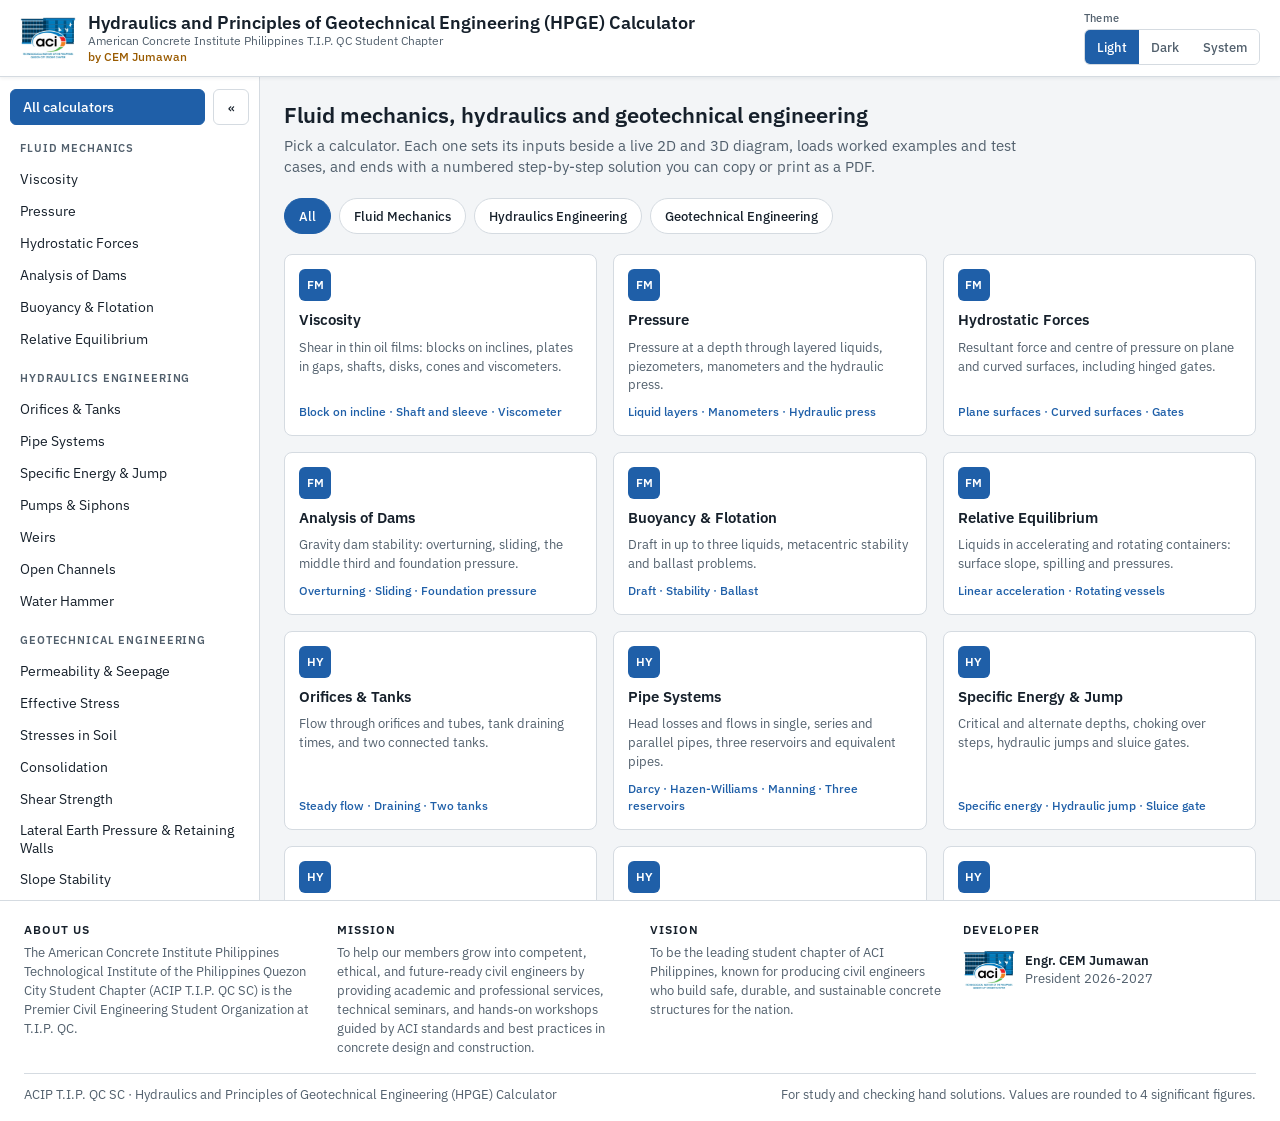
==== index.html @ 22016ea9 "Restyle the header and interface after the Structural Analysis and Design Calculator - Compact heade" ====
<!DOCTYPE html>
<html lang="en" data-theme="light">
<head>
<meta charset="utf-8">
<meta name="viewport" content="width=device-width, initial-scale=1, viewport-fit=cover">
<script>
/* Theme: light by default; the viewer can pick Dark or System (follows the device). */
(function () { var m = 'light'; try { m = localStorage.getItem('fmh.theme') || 'light'; } catch (e) {}
  if (m === 'system') document.documentElement.removeAttribute('data-theme');
  else document.documentElement.setAttribute('data-theme', m === 'dark' ? 'dark' : 'light');
  try { if (localStorage.getItem('fmh.rail') === '1') document.documentElement.classList.add('rail'); } catch (e) {} })();
</script>
<title>Hydraulics and Principles of Geotechnical Engineering (HPGE) Calculator</title>
<meta name="description" content="Fluid mechanics, hydraulics and geotechnical engineering calculators with live diagrams and numbered worked solutions. American Concrete Institute Philippines T.I.P. QC Student Chapter.">
<link rel="icon" type="image/png" href="logo.png">
<link rel="stylesheet" href="fonts.css">
<style>
:root {
  --bg: #F3F5F7; --panel: #FFFFFF; --ink: #16202B; --muted: #52606D; --rule: #D5DBE1;
  --accent: #1F5FA8; --accent-ink: #FFFFFF; --tint: #E8F0FA; --brand: #9A5B00;
  --sans: "IBM Plex Sans", system-ui, sans-serif;
  color-scheme: light;
}
@media (prefers-color-scheme: dark) {
  :root:not([data-theme="light"]) {
    --bg: #0F151C; --panel: #18212B; --ink: #E6EDF3; --muted: #9AA7B4; --rule: #2B3744;
    --accent: #74ACEC; --accent-ink: #0F151C; --tint: #1D2C3D; --brand: #E9B44C; color-scheme: dark;
  }
}
:root[data-theme="dark"] {
  --bg: #0F151C; --panel: #18212B; --ink: #E6EDF3; --muted: #9AA7B4; --rule: #2B3744;
  --accent: #74ACEC; --accent-ink: #0F151C; --tint: #1D2C3D; --brand: #E9B44C; color-scheme: dark;
}
* { box-sizing: border-box; }
html { -webkit-text-size-adjust: 100%; }
html, body { margin: 0; }
body { background: var(--bg); color: var(--ink); font: 15px/1.45 var(--sans); }
button:focus-visible, a:focus-visible { outline: 2px solid var(--accent); outline-offset: 2px; }
[hidden] { display: none !important; }

/* The header, sidebar and calculator fill the first screen; the footer sits below it. */
.shell { display: flex; flex-direction: column; height: 100vh; height: 100dvh; }

/* Header: logo and titles on the left, labelled controls on the right. */
header.top {
  position: relative; z-index: 20; background: var(--panel); border-bottom: 1px solid var(--rule);
  box-shadow: 0 1px 4px rgba(22, 32, 43, .08);
  display: flex; flex-wrap: wrap; gap: 12px 20px; align-items: center; justify-content: space-between;
  padding: 10px max(20px, env(safe-area-inset-right, 0px)) 10px max(20px, env(safe-area-inset-left, 0px));
  padding-top: max(10px, env(safe-area-inset-top, 0px));
}
.brand { display: flex; gap: 12px; align-items: center; min-width: 0; text-decoration: none; color: inherit; }
.brand img { height: 56px; width: 56px; flex: none; object-fit: contain; display: block; }
.brand h1 { margin: 0; font-size: 18px; font-weight: 600; line-height: 1.2; }
.brand p { margin: 0; font-size: 12px; color: var(--muted); line-height: 1.3; }
.brand .by { color: var(--brand); font-weight: 500; }
.ctrls { display: flex; flex-wrap: wrap; gap: 10px 14px; align-items: flex-end; }
.ctrl { display: flex; flex-direction: column; gap: 3px; font-size: 11px; color: var(--muted); font-weight: 500; letter-spacing: .02em; }
.seg { display: inline-flex; border: 1px solid var(--rule); border-radius: 6px; overflow: hidden; height: 36px; }
.seg button { font: 500 13px var(--sans); color: var(--muted); background: var(--panel); border: 0; padding: 0 12px; cursor: pointer; min-width: 44px; }
.seg button:hover { color: var(--ink); }
.seg button[aria-checked="true"] { background: var(--accent); color: var(--accent-ink); }
.btn { font: 500 13px var(--sans); color: var(--ink); background: var(--panel); border: 1px solid var(--rule); border-radius: 6px; height: 36px; padding: 0 12px; cursor: pointer; display: inline-flex; align-items: center; justify-content: center; gap: 6px; white-space: nowrap; }
.btn:hover { border-color: var(--accent); color: var(--accent); }

/* Sidebar: every module, grouped by discipline. */
.body { flex: 1; display: flex; min-height: 0; }
.side { flex: 0 0 260px; background: var(--panel); border-right: 1px solid var(--rule); padding: 12px 10px 20px; overflow-y: auto; }
.sidetop { display: flex; gap: 8px; }
.homeb { flex: 1; justify-content: flex-start; border-color: transparent; font-size: 14px; }
.homeb.on { background: var(--accent); border-color: var(--accent); color: var(--accent-ink); }
.homeb.on:hover { color: var(--accent-ink); }
.railbtn { flex: 0 0 36px; padding: 0; }
.navbtn { display: none; }
.navhead { font-size: 11px; font-weight: 600; letter-spacing: .08em; text-transform: uppercase; color: var(--muted); padding: 16px 10px 6px; }
.navitem { width: 100%; font: 400 14px/1.3 var(--sans); text-align: left; color: var(--ink); background: transparent; border: 0; border-radius: 6px; padding: 6px 10px; min-height: 32px; cursor: pointer; display: flex; align-items: center; }
.navitem:hover { background: var(--tint); }
.navitem.on { background: var(--accent); color: var(--accent-ink); font-weight: 500; }
.railonly { display: none; flex-direction: column; gap: 6px; margin-top: 10px; }
.railic { width: 36px; height: 36px; border-radius: 6px; border: 1px solid var(--rule); background: var(--panel); color: var(--ink); font: 600 11px var(--sans); cursor: pointer; display: flex; align-items: center; justify-content: center; }
.railic:hover { border-color: var(--accent); color: var(--accent); }
.railic.on { background: var(--accent); border-color: var(--accent); color: var(--accent-ink); }
html.rail .side { flex-basis: 57px; padding-inline: 10px; }
html.rail .side .navlist, html.rail .side .homeb { display: none; }
html.rail .side .railonly { display: flex; }

/* Main area: the home page of cards, or one calculator. */
main.main { flex: 1; position: relative; min-width: 0; }
main iframe { position: absolute; inset: 0; width: 100%; height: 100%; border: 0; display: block; background: var(--bg); }
.home { position: absolute; inset: 0; overflow-y: auto; padding: 24px; }
.home .h2 { margin: 0; font-size: 22px; font-weight: 600; line-height: 1.25; }
.home .lead { margin: 6px 0 0; max-width: 760px; color: var(--muted); }
.pills { display: flex; flex-wrap: wrap; gap: 8px; margin: 20px 0; }
.pillbtn { font: 500 13px var(--sans); color: var(--ink); background: var(--panel); border: 1px solid var(--rule); border-radius: 18px; height: 36px; padding: 0 14px; cursor: pointer; }
.pillbtn:hover { border-color: var(--accent); }
.pillbtn[aria-pressed="true"] { background: var(--accent); border-color: var(--accent); color: var(--accent-ink); }
.grid { display: grid; grid-template-columns: repeat(auto-fill, minmax(240px, 1fr)); gap: 16px; }
.mcard { display: flex; flex-direction: column; gap: 8px; text-align: left; font: inherit; color: var(--ink); background: var(--panel); border: 1px solid var(--rule); border-radius: 8px; padding: 14px; cursor: pointer; min-height: 150px; }
.mcard:hover { border-color: var(--accent); }
.mc-ic { width: 32px; height: 32px; border-radius: 6px; background: var(--accent); color: var(--accent-ink); font-size: 12px; font-weight: 600; display: flex; align-items: center; justify-content: center; }
.mc-t { font-weight: 600; font-size: 15px; }
.mc-d { font-size: 13px; color: var(--muted); }
.mc-f { font-size: 12px; color: var(--accent); font-weight: 500; margin-top: auto; }

/* Footer */
footer.foot { border-top: 1px solid var(--rule); background: var(--panel); color: var(--muted); font-size: 13px;
  padding: 20px max(24px, env(safe-area-inset-right, 0px)) calc(16px + env(safe-area-inset-bottom, 0px)) max(24px, env(safe-area-inset-left, 0px)); }
.footgrid { display: grid; grid-template-columns: repeat(auto-fit, minmax(220px, 1fr)); gap: 20px; }
.foot h2 { margin: 0 0 6px; font-size: 12px; font-weight: 600; letter-spacing: .08em; text-transform: uppercase; color: var(--ink); }
.foot p { margin: 0; }
.foot .dev { display: flex; gap: 10px; align-items: center; }
.foot .dev img { height: 52px; width: 52px; object-fit: contain; }
.foot .dev strong { color: var(--ink); font-weight: 600; }
.footbase { border-top: 1px solid var(--rule); margin-top: 16px; padding-top: 12px; display: flex; flex-wrap: wrap; gap: 6px 24px; justify-content: space-between; }

/* Phones and narrow tablets: the page scrolls as one; the module list opens from a button. */
@media (max-width: 820px) {
  .shell { height: auto; min-height: 100dvh; }
  header.top { padding: 10px max(12px, env(safe-area-inset-right, 0px)) 10px max(12px, env(safe-area-inset-left, 0px)); padding-top: max(10px, env(safe-area-inset-top, 0px)); }
  .brand img { height: 44px; width: 44px; }
  .brand h1 { font-size: 16px; }
  .body { flex-direction: column; flex: none; }
  .side, html.rail .side { flex: none; border-right: 0; border-bottom: 1px solid var(--rule); padding: 10px max(12px, env(safe-area-inset-right, 0px)) 10px max(12px, env(safe-area-inset-left, 0px)); overflow: visible; }
  html.rail .side .homeb { display: inline-flex; }
  html.rail .side .railonly, .railbtn { display: none; }
  .navbtn { display: inline-flex; }
  .navlist, html.rail .side .navlist { display: none; }
  .side.navopen .navlist { display: block; }
  .btn, .seg, .pillbtn { height: 44px; }
  .seg button { min-width: 48px; }
  .navitem { min-height: 44px; }
  .homeb { border-color: var(--rule); }
  main.main { flex: none; }
  .home { position: static; padding: 16px max(16px, env(safe-area-inset-right, 0px)) 24px max(16px, env(safe-area-inset-left, 0px)); }
  /* The solver frame is sized to its whole content (see fit below), so the page scrolls as one and
     the footer follows the solver. A swipe inside a frame never scrolls the page on iOS or Android. */
  main iframe { position: static; height: 80vh; height: 80dvh; }
  footer.foot { padding-inline: max(16px, env(safe-area-inset-left, 0px)); }
}
</style>
</head>
<body>
<div class="shell">
<header class="top">
  <a class="brand" href="#" id="brandLink">
    <img src="logo.png" width="56" height="56" alt="ACI Philippines T.I.P. Quezon City Student Chapter logo">
    <div>
      <h1>Hydraulics and Principles of Geotechnical Engineering (HPGE) Calculator</h1>
      <p>American Concrete Institute Philippines T.I.P. QC Student Chapter</p>
      <p class="by">by CEM Jumawan</p>
    </div>
  </a>
  <div class="ctrls">
    <div class="ctrl"><span id="themeLbl">Theme</span>
      <div class="seg theme" role="radiogroup" aria-labelledby="themeLbl">
        <button type="button" role="radio" data-mode="light" aria-checked="false" title="Light theme">Light</button><button type="button" role="radio" data-mode="dark" aria-checked="false" title="Dark theme">Dark</button><button type="button" role="radio" data-mode="system" aria-checked="false" title="Follow the device setting">System</button>
      </div>
    </div>
  </div>
</header>
<div class="body">
  <nav class="side" id="side" aria-label="Calculators">
    <div class="sidetop">
      <button type="button" class="btn homeb" id="homeBtn">All calculators</button>
      <button type="button" class="btn navbtn" id="navBtn" aria-expanded="false" aria-controls="navlist">Modules</button>
      <button type="button" class="btn railbtn" id="railBtn" title="Collapse the sidebar" aria-label="Collapse the sidebar">«</button>
    </div>
    <div class="navlist" id="navlist"></div>
    <div class="railonly" id="railonly"></div>
  </nav>
  <main class="main" id="main">
    <section class="home" id="home" aria-labelledby="homeTitle" hidden>
      <h2 class="h2" id="homeTitle">Fluid mechanics, hydraulics and geotechnical engineering</h2>
      <p class="lead">Pick a calculator. Each one sets its inputs beside a live 2D and 3D diagram, loads worked examples and test cases, and ends with a numbered step-by-step solution you can copy or print as a PDF.</p>
      <div class="pills" id="pills" role="group" aria-label="Filter by discipline"></div>
      <div class="grid" id="cards"></div>
    </section>
    <iframe id="pane-fm" title="Fluid Mechanics solver" data-src="fm/index.html" hidden></iframe>
    <iframe id="pane-hyd" title="Hydraulics Engineering solver" data-src="hyd/index.html" hidden></iframe>
    <iframe id="pane-geo" title="Geotechnical Engineering solver" data-src="geo/index.html" hidden></iframe>
  </main>
</div>
</div>
<footer class="foot">
  <div class="footgrid">
    <section><h2>About Us</h2><p>The American Concrete Institute Philippines Technological Institute of the Philippines Quezon City Student Chapter (ACIP T.I.P. QC SC) is the Premier Civil Engineering Student Organization at T.I.P. QC.</p></section>
    <section><h2>Mission</h2><p>To help our members grow into competent, ethical, and future-ready civil engineers by providing academic and professional services, technical seminars, and hands-on workshops guided by ACI standards and best practices in concrete design and construction.</p></section>
    <section><h2>Vision</h2><p>To be the leading student chapter of ACI Philippines, known for producing civil engineers who build safe, durable, and sustainable concrete structures for the nation.</p></section>
    <section><h2>Developer</h2><div class="dev"><img src="logo.png" width="52" height="52" alt=""><p><strong>Engr. CEM Jumawan</strong><br>President 2026-2027</p></div></section>
  </div>
  <div class="footbase">
    <span>ACIP T.I.P. QC SC · Hydraulics and Principles of Geotechnical Engineering (HPGE) Calculator</span>
    <span>For study and checking hand solutions. Values are rounded to 4 significant figures.</span>
  </div>
</footer>
<noscript><p style="padding:16px">This calculator needs JavaScript to run.</p></noscript>
<script>
(function () {
  'use strict';
  // Every module, in the order of each solver's own module list (the sidebar clicks the solver's
  // n-th module tab, so this order must match fm/app.js, hyd/app.js and geo/app.js).
  var DISC = [
    { id: 'fm', name: 'Fluid Mechanics', ic: 'FM', mods: [
      ['Viscosity', 'Shear in thin oil films: blocks on inclines, plates in gaps, shafts, disks, cones and viscometers.', 'Block on incline · Shaft and sleeve · Viscometer'],
      ['Pressure', 'Pressure at a depth through layered liquids, piezometers, manometers and the hydraulic press.', 'Liquid layers · Manometers · Hydraulic press'],
      ['Hydrostatic Forces', 'Resultant force and centre of pressure on plane and curved surfaces, including hinged gates.', 'Plane surfaces · Curved surfaces · Gates'],
      ['Analysis of Dams', 'Gravity dam stability: overturning, sliding, the middle third and foundation pressure.', 'Overturning · Sliding · Foundation pressure'],
      ['Buoyancy & Flotation', 'Draft in up to three liquids, metacentric stability and ballast problems.', 'Draft · Stability · Ballast'],
      ['Relative Equilibrium', 'Liquids in accelerating and rotating containers: surface slope, spilling and pressures.', 'Linear acceleration · Rotating vessels']
    ] },
    { id: 'hyd', name: 'Hydraulics Engineering', ic: 'HY', mods: [
      ['Orifices & Tanks', 'Flow through orifices and tubes, tank draining times, and two connected tanks.', 'Steady flow · Draining · Two tanks'],
      ['Pipe Systems', 'Head losses and flows in single, series and parallel pipes, three reservoirs and equivalent pipes.', 'Darcy · Hazen-Williams · Manning · Three reservoirs'],
      ['Specific Energy & Jump', 'Critical and alternate depths, choking over steps, hydraulic jumps and sluice gates.', 'Specific energy · Hydraulic jump · Sluice gate'],
      ['Pumps & Siphons', 'The energy equation with pumps and turbines, siphon summit pressure and nozzle jet power.', 'Pump · Turbine · Siphon · Nozzle'],
      ['Weirs', 'Discharge over rectangular, V-notch, Cipolletti and broad-crested weirs, or the head for a given flow.', 'Rectangular · V-notch · Broad-crested · Reservoir lowering'],
      ['Open Channels', 'Manning uniform flow: discharge, normal depth, slope and the most efficient section.', 'Normal depth · Best section · Circular conduits'],
      ['Water Hammer', 'Pressure rise from valve closure, wave celerity and pipe hoop stress, with an animated surge.', 'Rapid closure · Slow closure · Hoop stress']
    ] },
    { id: 'geo', name: 'Geotechnical Engineering', ic: 'GE', mods: [
      ['Permeability & Seepage', 'Constant and falling head tests, layered soil and computed flow nets under sheet piles and dams.', 'Lab tests · Layered soil · Flow nets'],
      ['Effective Stress', 'Total stress, pore pressure and effective stress through a layered profile, with capillarity and seepage.', 'Soil profile · Capillary rise · Seepage'],
      ['Stresses in Soil', 'Boussinesq stress increase under point, line, strip, circular and rectangular loads, and the 2:1 method.', 'Point and line loads · Footings · Pressure bulbs'],
      ['Consolidation', 'Primary settlement of normally and over-consolidated clays, time rate and secondary compression.', 'Settlement · Time rate · Secondary compression'],
      ['Shear Strength', 'Mohr circles, Mohr–Coulomb failure, direct shear, triaxial and unconfined compression tests.', 'Mohr circle · Direct shear · Triaxial'],
      ['Lateral Earth Pressure & Retaining Walls', 'Rankine and Coulomb earth pressures, and the stability of cantilever and gravity retaining walls.', 'Rankine · Coulomb · Wall stability'],
      ['Slope Stability', 'Infinite slopes, Culmann plane failure and the method of slices (Fellenius and Bishop).', 'Infinite slope · Culmann · Method of slices']
    ] }
  ];
  var byId = {}; DISC.forEach(function (d) { byId[d.id] = d; });
  function el(tag, cls, text) { var e = document.createElement(tag); if (cls) e.className = cls; if (text != null) e.textContent = text; return e; }
  function frame(id) { return document.getElementById('pane-' + id); }
  function frames() { return DISC.map(function (d) { return frame(d.id); }); }

  var S = { view: 'home', disc: null, pending: {}, filter: 'all' };
  var side = document.getElementById('side'), navBtn = document.getElementById('navBtn');

  // ---- Sidebar, rail and home cards ----
  var navlist = document.getElementById('navlist'), railonly = document.getElementById('railonly');
  var items = {};
  DISC.forEach(function (d) {
    navlist.append(el('div', 'navhead', d.name));
    items[d.id] = d.mods.map(function (m, i) {
      var b = el('button', 'navitem', m[0]); b.type = 'button';
      b.addEventListener('click', function () { open(d.id, i); });
      navlist.append(b); return b;
    });
    var r = el('button', 'railic', d.ic); r.type = 'button'; r.dataset.disc = d.id; r.title = d.name; r.setAttribute('aria-label', d.name);
    r.addEventListener('click', function () { open(d.id, null); });
    railonly.append(r);
  });
  var railHome = el('button', 'railic', '⌂'); railHome.type = 'button'; railHome.title = 'All calculators'; railHome.setAttribute('aria-label', 'All calculators');
  railHome.addEventListener('click', function () { showHome(); });
  railonly.prepend(railHome);

  var pills = document.getElementById('pills'), cards = document.getElementById('cards');
  [['all', 'All']].concat(DISC.map(function (d) { return [d.id, d.name]; })).forEach(function (p) {
    var b = el('button', 'pillbtn', p[1]); b.type = 'button'; b.dataset.f = p[0];
    b.addEventListener('click', function () { S.filter = p[0]; drawCards(); });
    pills.append(b);
  });
  function drawCards() {
    Array.prototype.forEach.call(pills.children, function (b) { b.setAttribute('aria-pressed', b.dataset.f === S.filter ? 'true' : 'false'); });
    cards.innerHTML = '';
    DISC.forEach(function (d) {
      if (S.filter !== 'all' && S.filter !== d.id) return;
      d.mods.forEach(function (m, i) {
        var c = el('button', 'mcard'); c.type = 'button';
        var ic = el('span', 'mc-ic', d.ic); ic.title = d.name;
        c.append(ic, el('span', 'mc-t', m[0]), el('span', 'mc-d', m[1]), el('span', 'mc-f', m[2]));
        c.addEventListener('click', function () { open(d.id, i); });
        cards.append(c);
      });
    });
  }
  drawCards();

  document.getElementById('homeBtn').addEventListener('click', function () { showHome(); });
  document.getElementById('brandLink').addEventListener('click', function (e) { e.preventDefault(); showHome(); });
  navBtn.addEventListener('click', function () { setNav(!side.classList.contains('navopen')); });
  function setNav(on) { side.classList.toggle('navopen', on); navBtn.setAttribute('aria-expanded', on ? 'true' : 'false'); navBtn.textContent = on ? 'Hide modules' : 'Modules'; }
  var railBtn = document.getElementById('railBtn');
  function setRail(on, save) {
    document.documentElement.classList.toggle('rail', on);
    railBtn.textContent = on ? '»' : '«';
    railBtn.title = on ? 'Expand the sidebar' : 'Collapse the sidebar'; railBtn.setAttribute('aria-label', railBtn.title);
    if (save) { try { localStorage.setItem('fmh.rail', on ? '1' : '0'); } catch (e) {} }
    frames().forEach(function (fr) { try { if (!fr.hidden && fr.contentWindow) fr.contentWindow.dispatchEvent(new Event('resize')); } catch (e) {} });
  }
  railBtn.addEventListener('click', function () { setRail(!document.documentElement.classList.contains('rail'), true); });
  setRail(document.documentElement.classList.contains('rail'), false);

  // ---- Theme: Light (default), Dark, or System (follows the device) ----
  var THEME_KEY = 'fmh.theme';
  var modeBtns = Array.prototype.slice.call(document.querySelectorAll('.theme button'));
  function themeMode() { var m = null; try { m = localStorage.getItem(THEME_KEY); } catch (e) {} return (m === 'dark' || m === 'system') ? m : 'light'; }
  function setTheme(m, save) {
    var de = document.documentElement;
    if (m === 'system') de.removeAttribute('data-theme'); else de.setAttribute('data-theme', m);
    modeBtns.forEach(function (b) { var on = b.dataset.mode === m; b.setAttribute('aria-checked', on ? 'true' : 'false'); b.tabIndex = on ? 0 : -1; });
    if (save) { try { localStorage.setItem(THEME_KEY, m); } catch (e) {} }
  }
  modeBtns.forEach(function (b, i) {
    b.addEventListener('click', function () { setTheme(b.dataset.mode, true); });
    b.addEventListener('keydown', function (e) {
      if (e.key !== 'ArrowRight' && e.key !== 'ArrowLeft') return;
      e.preventDefault();
      var n = modeBtns[(i + (e.key === 'ArrowRight' ? 1 : modeBtns.length - 1)) % modeBtns.length];
      n.focus(); setTheme(n.dataset.mode, true);
    });
  });
  setTheme(themeMode(), false);

  // Pass the page theme (light/dark override) to the embedded solvers.
  function syncTheme(fr) {
    try {
      var d = fr.contentDocument && fr.contentDocument.documentElement; if (!d) return;
      var t = document.documentElement.getAttribute('data-theme');
      if (t) d.setAttribute('data-theme', t); else d.removeAttribute('data-theme');
    } catch (e) {}
  }
  new MutationObserver(function () { frames().forEach(syncTheme); })
    .observe(document.documentElement, { attributes: true, attributeFilter: ['data-theme'] });

  // ---- Phones: grow the visible solver frame to its content, so the page scrolls as one ----
  var phone = window.matchMedia('(max-width: 820px)');
  function fit(fr) {
    try {
      var d = fr.contentDocument; if (!d || !d.documentElement || !d.body) return;
      // The solvers size some panels with vh; inside a content-sized frame that would track the
      // frame, so hand them the phone's own viewport height instead.
      d.documentElement.style.setProperty('--vh', (window.innerHeight / 100) + 'px');
      if (!phone.matches) { fr.style.height = ''; return; }
      if (fr.hidden) return;
      var h = Math.ceil(d.documentElement.getBoundingClientRect().height);
      if (h > 0 && Math.abs(h - fr.offsetHeight) > 1) fr.style.height = h + 'px';
    } catch (e) {}
  }
  function fitFrames() { frames().forEach(fit); }
  window.addEventListener('resize', fitFrames);
  if (phone.addEventListener) phone.addEventListener('change', fitFrames); else if (phone.addListener) phone.addListener(fitFrames);

  // ---- The solver's own module tabs (hidden inside this page) drive which module shows ----
  function tabsOf(id) { try { var d = frame(id).contentDocument; return d ? d.querySelectorAll('#tabs button') : []; } catch (e) { return []; } }
  function activeOf(id) { var t = tabsOf(id); for (var i = 0; i < t.length; i++) if (t[i].getAttribute('aria-selected') === 'true') return i; return -1; }
  function pick(id, i) { var t = tabsOf(id); if (t[i] && t[i].getAttribute('aria-selected') !== 'true') t[i].click(); }
  function watch(fr, id) {
    try {
      var w = fr.contentWindow, d = fr.contentDocument;
      if (!w || !d || fr._watched === d) return;
      fr._watched = d;
      if (w.ResizeObserver) new w.ResizeObserver(function () { fit(fr); }).observe(d.body);
      var tabs = d.getElementById('tabs');
      if (tabs) new w.MutationObserver(refresh).observe(tabs, { childList: true, subtree: true, attributes: true, attributeFilter: ['aria-selected'] });
      fit(fr);
    } catch (e) {}
  }

  function refresh() {
    var mod = S.view === 'calc' ? activeOf(S.disc) : -1;
    DISC.forEach(function (d) { items[d.id].forEach(function (b, i) { b.classList.toggle('on', d.id === S.disc && i === mod && S.view === 'calc'); }); });
    Array.prototype.forEach.call(railonly.children, function (b) { b.classList.toggle('on', S.view === 'calc' ? b.dataset.disc === S.disc : b === railHome); });
    document.getElementById('homeBtn').classList.toggle('on', S.view === 'home');
    var hash = S.view === 'calc' ? '#' + S.disc + (mod >= 0 ? '/' + (mod + 1) : '') : '';
    if (location.hash !== hash) { try { history.replaceState(null, '', hash || location.pathname + location.search); } catch (e) {} }
    var m = mod >= 0 && byId[S.disc] ? byId[S.disc].mods[mod] : null;
    document.title = (m ? m[0] + ' · ' : '') + 'Hydraulics and Principles of Geotechnical Engineering (HPGE) Calculator';
  }

  function showHome() {
    S.view = 'home'; S.disc = null;
    document.getElementById('home').hidden = false;
    frames().forEach(function (fr) { fr.hidden = true; });
    setNav(false); refresh();
  }

  // Open a discipline at module i (0-based), or at whichever module it last showed (i = null).
  function open(id, i) {
    if (!byId[id]) id = 'fm';
    S.view = 'calc'; S.disc = id;
    document.getElementById('home').hidden = true;
    frames().forEach(function (fr) {
      var on = fr.id === 'pane-' + id;
      if (on && !fr.getAttribute('src')) {
        fr.addEventListener('load', function () {
          syncTheme(fr); watch(fr, id);
          if (S.pending[id] != null) { pick(id, S.pending[id]); S.pending[id] = null; }
          refresh();
        });
        fr.setAttribute('src', fr.dataset.src);
      }
      fr.hidden = !on;
      if (on) { try { fr.contentWindow && fr.contentWindow.dispatchEvent(new Event('resize')); } catch (e) {} fit(fr); }
    });
    if (i != null) { if (tabsOf(id).length) pick(id, i); else S.pending[id] = i; }
    setNav(false); refresh();
    if (phone.matches) { var mtop = document.getElementById('main').getBoundingClientRect().top; if (mtop < 0) window.scrollBy(0, mtop); }
  }

  // The solvers hand generated PDFs to this page, which owns the viewer's download permission.
  // The PDF arrives as a Blob made inside the solver's frame; copy it into a Blob of this page
  // first, because the viewer's save call does not accept objects from another frame.
  window.FMH_save = async function (filename, blob) {
    var d = null;
    try { if (window.claude && typeof window.claude.use === 'function') d = await window.claude.use('downloads'); } catch (e) { d = null; }
    if (!d) return { status: 'none' };
    var buf = await blob.arrayBuffer();
    var tries = [
      function () { return new Blob([new Uint8Array(buf)], { type: 'application/pdf' }); },
      function () { var u = new Uint8Array(buf.byteLength); u.set(new Uint8Array(buf)); return u.buffer; }
    ];
    var code = 'unavailable';
    for (var i = 0; i < tries.length; i++) {
      try { await d.save({ filename: filename, data: tries[i]() }); return { status: 'saved' }; }
      catch (e) {
        code = (e && e.code) || 'unavailable';
        if (code === 'declined' || code === 'rate_limited') return { status: 'declined', code: code };
        if (code !== 'bad_request' && code !== 'transform_error') break;
      }
    }
    return { status: 'failed', code: code };
  };

  // Last resort: a plain download link clicked from this page.
  window.FMH_link = function (filename, blob) {
    try {
      var url = URL.createObjectURL(new Blob([blob], { type: 'application/pdf' }));
      var a = document.createElement('a'); a.href = url; a.download = filename; a.rel = 'noopener';
      document.body.appendChild(a); a.click(); a.remove();
      setTimeout(function () { URL.revokeObjectURL(url); }, 60000);
      return true;
    } catch (e) { return false; }
  };

  // Start: #fm, #hyd or #geo open that discipline, #hyd/3 opens its third module; otherwise the home page.
  function route() {
    var m = /^#(fm|hyd|geo)(?:\/(\d+))?$/.exec(location.hash || '');
    if (m) open(m[1], m[2] ? Math.max(0, Math.min(byId[m[1]].mods.length, +m[2]) - 1) : null);
    else showHome();
  }
  window.addEventListener('hashchange', route);
  route();
})();
</script>
</body>
</html>
---- fonts.css ----
/* IBM Plex Sans and IBM Plex Mono, self-hosted (SIL Open Font License, vendor/fonts/OFL.txt).
   Same faces as the Structural Analysis and Design Calculator. */
@font-face{font-family:'IBM Plex Sans';font-style:normal;font-weight:400;font-display:swap;src:url('vendor/fonts/ibm-plex-sans-latin-400-normal.woff2') format('woff2');unicode-range:U+0000-00FF,U+0131,U+0152-0153,U+02BB-02BC,U+02C6,U+02DA,U+02DC,U+2000-206F,U+20AC,U+2122,U+2191,U+2193,U+2212,U+2215,U+FEFF,U+FFFD}
@font-face{font-family:'IBM Plex Sans';font-style:normal;font-weight:500;font-display:swap;src:url('vendor/fonts/ibm-plex-sans-latin-500-normal.woff2') format('woff2');unicode-range:U+0000-00FF,U+0131,U+0152-0153,U+02BB-02BC,U+02C6,U+02DA,U+02DC,U+2000-206F,U+20AC,U+2122,U+2191,U+2193,U+2212,U+2215,U+FEFF,U+FFFD}
@font-face{font-family:'IBM Plex Sans';font-style:normal;font-weight:600;font-display:swap;src:url('vendor/fonts/ibm-plex-sans-latin-600-normal.woff2') format('woff2');unicode-range:U+0000-00FF,U+0131,U+0152-0153,U+02BB-02BC,U+02C6,U+02DA,U+02DC,U+2000-206F,U+20AC,U+2122,U+2191,U+2193,U+2212,U+2215,U+FEFF,U+FFFD}
@font-face{font-family:'IBM Plex Sans';font-style:normal;font-weight:400;font-display:swap;src:url('vendor/fonts/ibm-plex-sans-greek-400-normal.woff2') format('woff2');unicode-range:U+0370-0377,U+037A-037F,U+0384-038A,U+038C,U+038E-03A1,U+03A3-03FF}
@font-face{font-family:'IBM Plex Sans';font-style:normal;font-weight:500;font-display:swap;src:url('vendor/fonts/ibm-plex-sans-greek-500-normal.woff2') format('woff2');unicode-range:U+0370-0377,U+037A-037F,U+0384-038A,U+038C,U+038E-03A1,U+03A3-03FF}
@font-face{font-family:'IBM Plex Sans';font-style:normal;font-weight:600;font-display:swap;src:url('vendor/fonts/ibm-plex-sans-greek-600-normal.woff2') format('woff2');unicode-range:U+0370-0377,U+037A-037F,U+0384-038A,U+038C,U+038E-03A1,U+03A3-03FF}
@font-face{font-family:'IBM Plex Mono';font-style:normal;font-weight:400;font-display:swap;src:url('vendor/fonts/ibm-plex-mono-latin-400-normal.woff2') format('woff2');unicode-range:U+0000-00FF,U+0131,U+0152-0153,U+02BB-02BC,U+02C6,U+02DA,U+02DC,U+2000-206F,U+20AC,U+2122,U+2191,U+2193,U+2212,U+2215,U+FEFF,U+FFFD}
@font-face{font-family:'IBM Plex Mono';font-style:normal;font-weight:500;font-display:swap;src:url('vendor/fonts/ibm-plex-mono-latin-500-normal.woff2') format('woff2');unicode-range:U+0000-00FF,U+0131,U+0152-0153,U+02BB-02BC,U+02C6,U+02DA,U+02DC,U+2000-206F,U+20AC,U+2122,U+2191,U+2193,U+2212,U+2215,U+FEFF,U+FFFD}
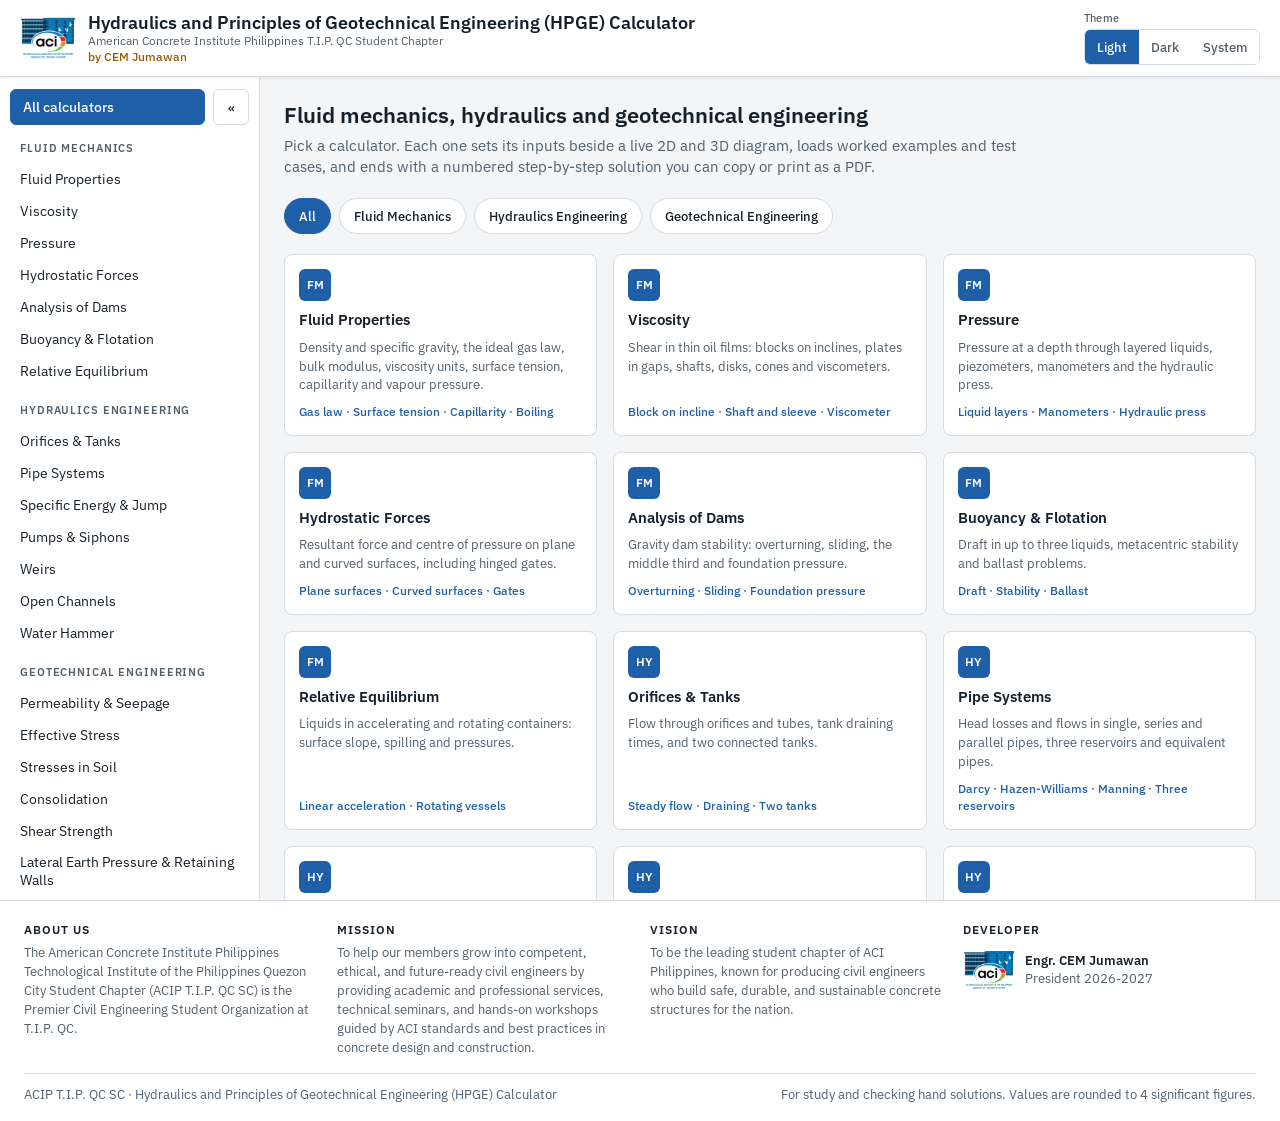
==== commit 95f1f8ab: "Book coverage stage 1: Fluid Properties module and statics extensions New Fluid Properties module (d" ====
--- a/index.html
+++ b/index.html
@@ -201,6 +201,7 @@
   // n-th module tab, so this order must match fm/app.js, hyd/app.js and geo/app.js).
   var DISC = [
     { id: 'fm', name: 'Fluid Mechanics', ic: 'FM', mods: [
+      ['Fluid Properties', 'Density and specific gravity, the ideal gas law, bulk modulus, viscosity units, surface tension, capillarity and vapour pressure.', 'Gas law · Surface tension · Capillarity · Boiling'],
       ['Viscosity', 'Shear in thin oil films: blocks on inclines, plates in gaps, shafts, disks, cones and viscometers.', 'Block on incline · Shaft and sleeve · Viscometer'],
       ['Pressure', 'Pressure at a depth through layered liquids, piezometers, manometers and the hydraulic press.', 'Liquid layers · Manometers · Hydraulic press'],
       ['Hydrostatic Forces', 'Resultant force and centre of pressure on plane and curved surfaces, including hinged gates.', 'Plane surfaces · Curved surfaces · Gates'],
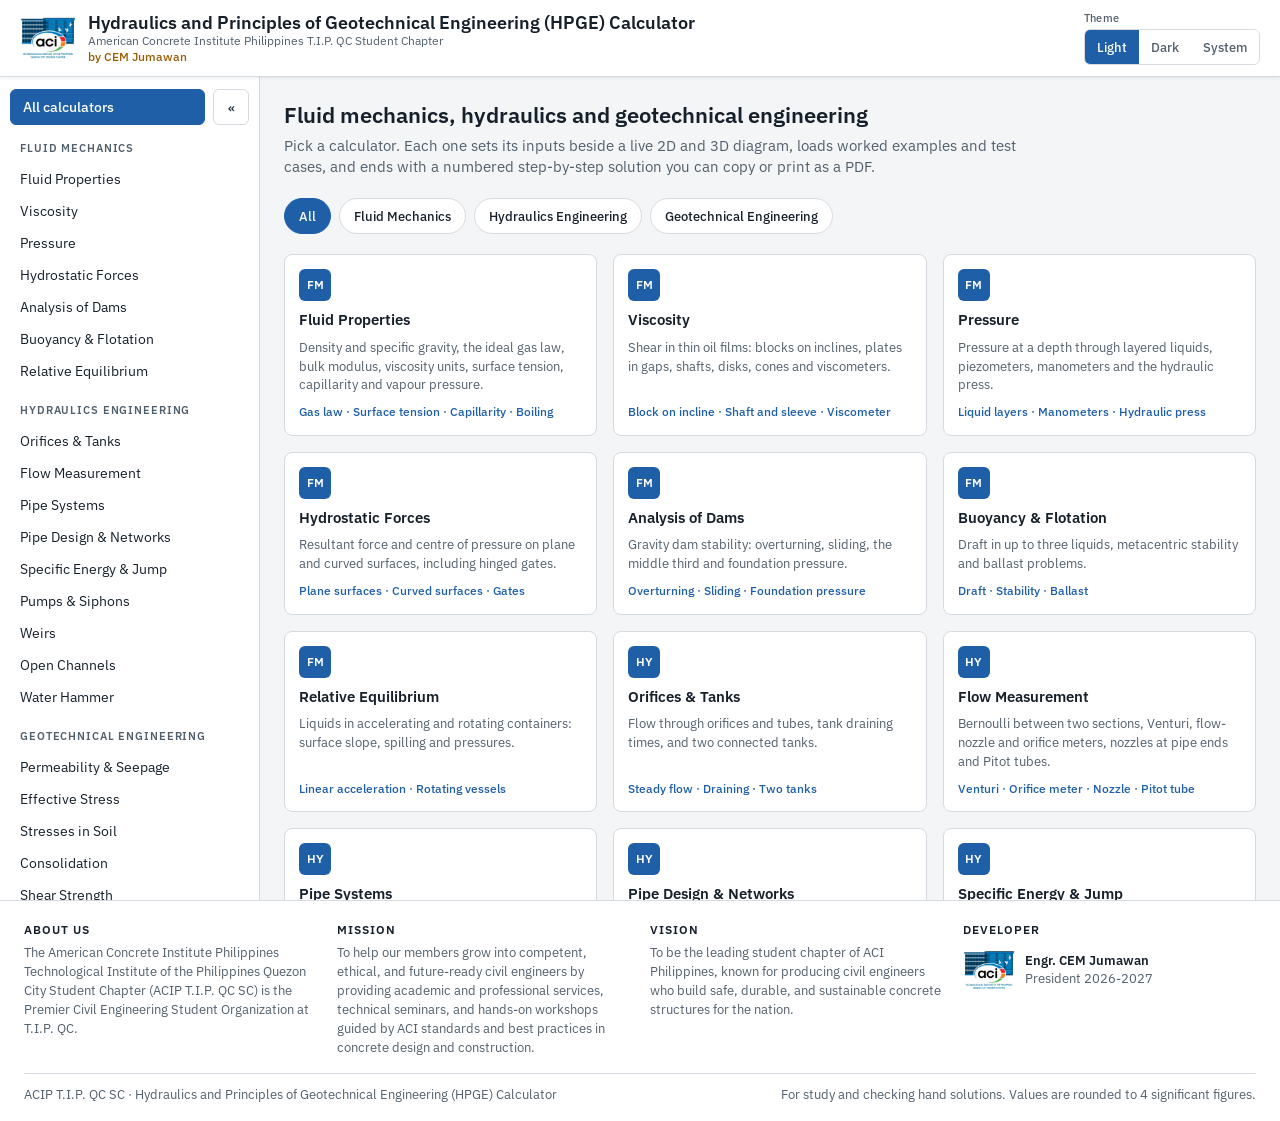
==== commit fdd08197: "Hydraulics: Flow Measurement and Pipe Design & Networks modules Book-coverage upgrade, stage 2. - Fl" ====
--- a/index.html
+++ b/index.html
@@ -211,7 +211,9 @@
     ] },
     { id: 'hyd', name: 'Hydraulics Engineering', ic: 'HY', mods: [
       ['Orifices & Tanks', 'Flow through orifices and tubes, tank draining times, and two connected tanks.', 'Steady flow · Draining · Two tanks'],
+      ['Flow Measurement', 'Bernoulli between two sections, Venturi, flow-nozzle and orifice meters, nozzles at pipe ends and Pitot tubes.', 'Venturi · Orifice meter · Nozzle · Pitot tube'],
       ['Pipe Systems', 'Head losses and flows in single, series and parallel pipes, three reservoirs and equivalent pipes.', 'Darcy · Hazen-Williams · Manning · Three reservoirs'],
+      ['Pipe Design & Networks', 'Solve a pipe or duct for head loss, discharge or size (Darcy, Moody/Colebrook, Hazen-Williams, Manning, laminar flow), and pipe networks by Hardy Cross.', 'Find Q or D · Ducts · Laminar · Hardy Cross'],
       ['Specific Energy & Jump', 'Critical and alternate depths, choking over steps, hydraulic jumps and sluice gates.', 'Specific energy · Hydraulic jump · Sluice gate'],
       ['Pumps & Siphons', 'The energy equation with pumps and turbines, siphon summit pressure and nozzle jet power.', 'Pump · Turbine · Siphon · Nozzle'],
       ['Weirs', 'Discharge over rectangular, V-notch, Cipolletti and broad-crested weirs, or the head for a given flow.', 'Rectangular · V-notch · Broad-crested · Reservoir lowering'],
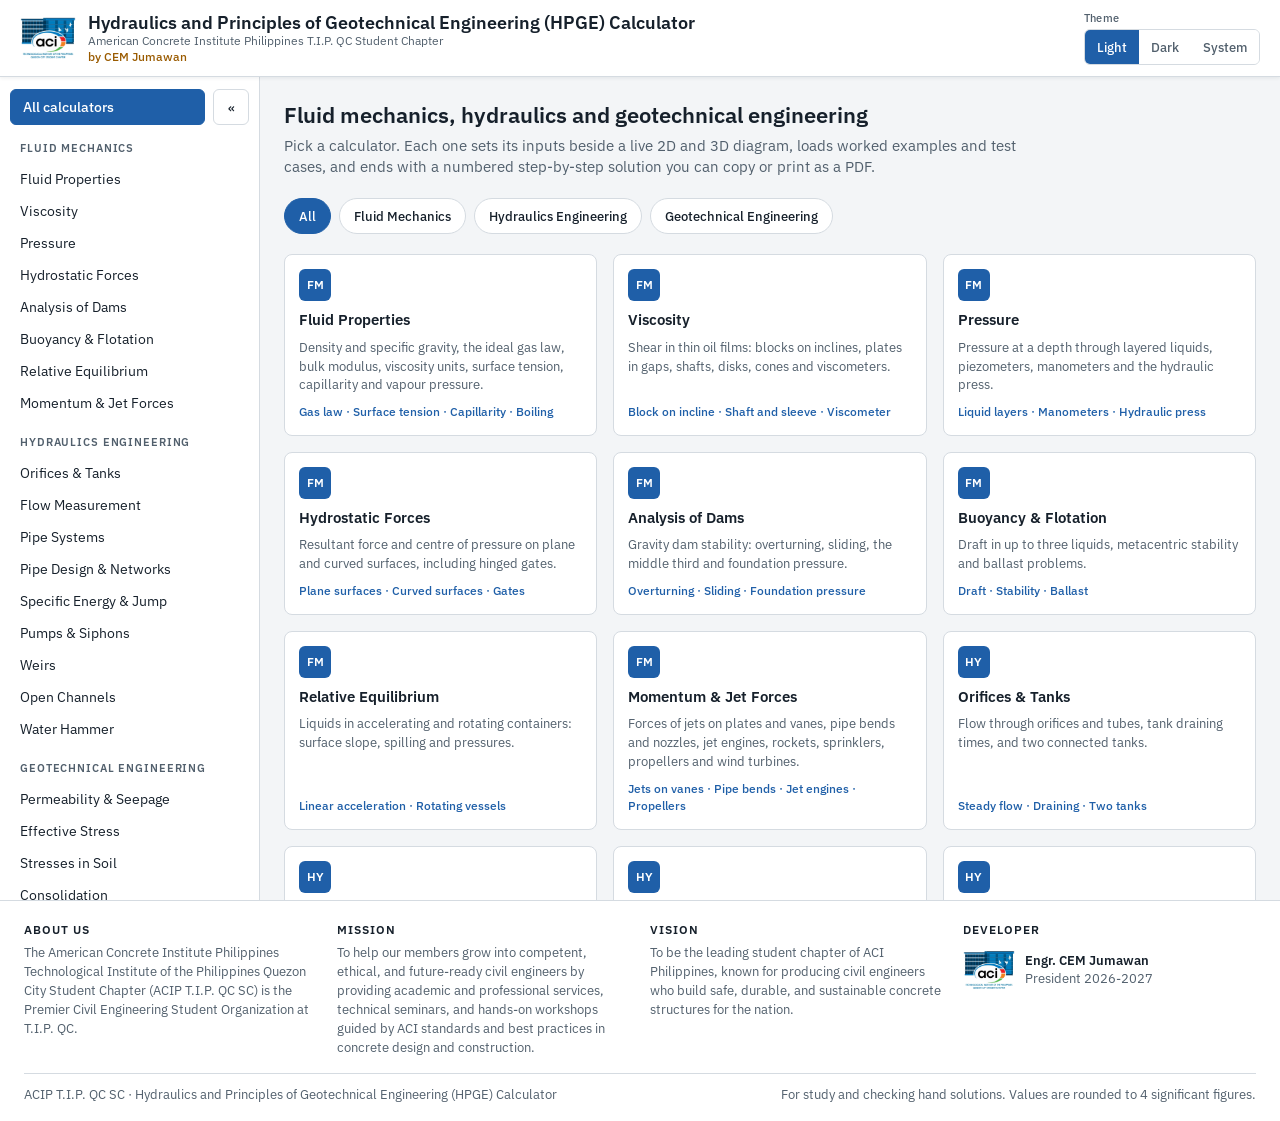
==== commit 3278caea: "Add Momentum & Jet Forces module to Fluid Mechanics Jets on fixed and moving plates and vanes, split" ====
--- a/index.html
+++ b/index.html
@@ -207,7 +207,8 @@
       ['Hydrostatic Forces', 'Resultant force and centre of pressure on plane and curved surfaces, including hinged gates.', 'Plane surfaces · Curved surfaces · Gates'],
       ['Analysis of Dams', 'Gravity dam stability: overturning, sliding, the middle third and foundation pressure.', 'Overturning · Sliding · Foundation pressure'],
       ['Buoyancy & Flotation', 'Draft in up to three liquids, metacentric stability and ballast problems.', 'Draft · Stability · Ballast'],
-      ['Relative Equilibrium', 'Liquids in accelerating and rotating containers: surface slope, spilling and pressures.', 'Linear acceleration · Rotating vessels']
+      ['Relative Equilibrium', 'Liquids in accelerating and rotating containers: surface slope, spilling and pressures.', 'Linear acceleration · Rotating vessels'],
+      ['Momentum & Jet Forces', 'Forces of jets on plates and vanes, pipe bends and nozzles, jet engines, rockets, sprinklers, propellers and wind turbines.', 'Jets on vanes · Pipe bends · Jet engines · Propellers']
     ] },
     { id: 'hyd', name: 'Hydraulics Engineering', ic: 'HY', mods: [
       ['Orifices & Tanks', 'Flow through orifices and tubes, tank draining times, and two connected tanks.', 'Steady flow · Draining · Two tanks'],
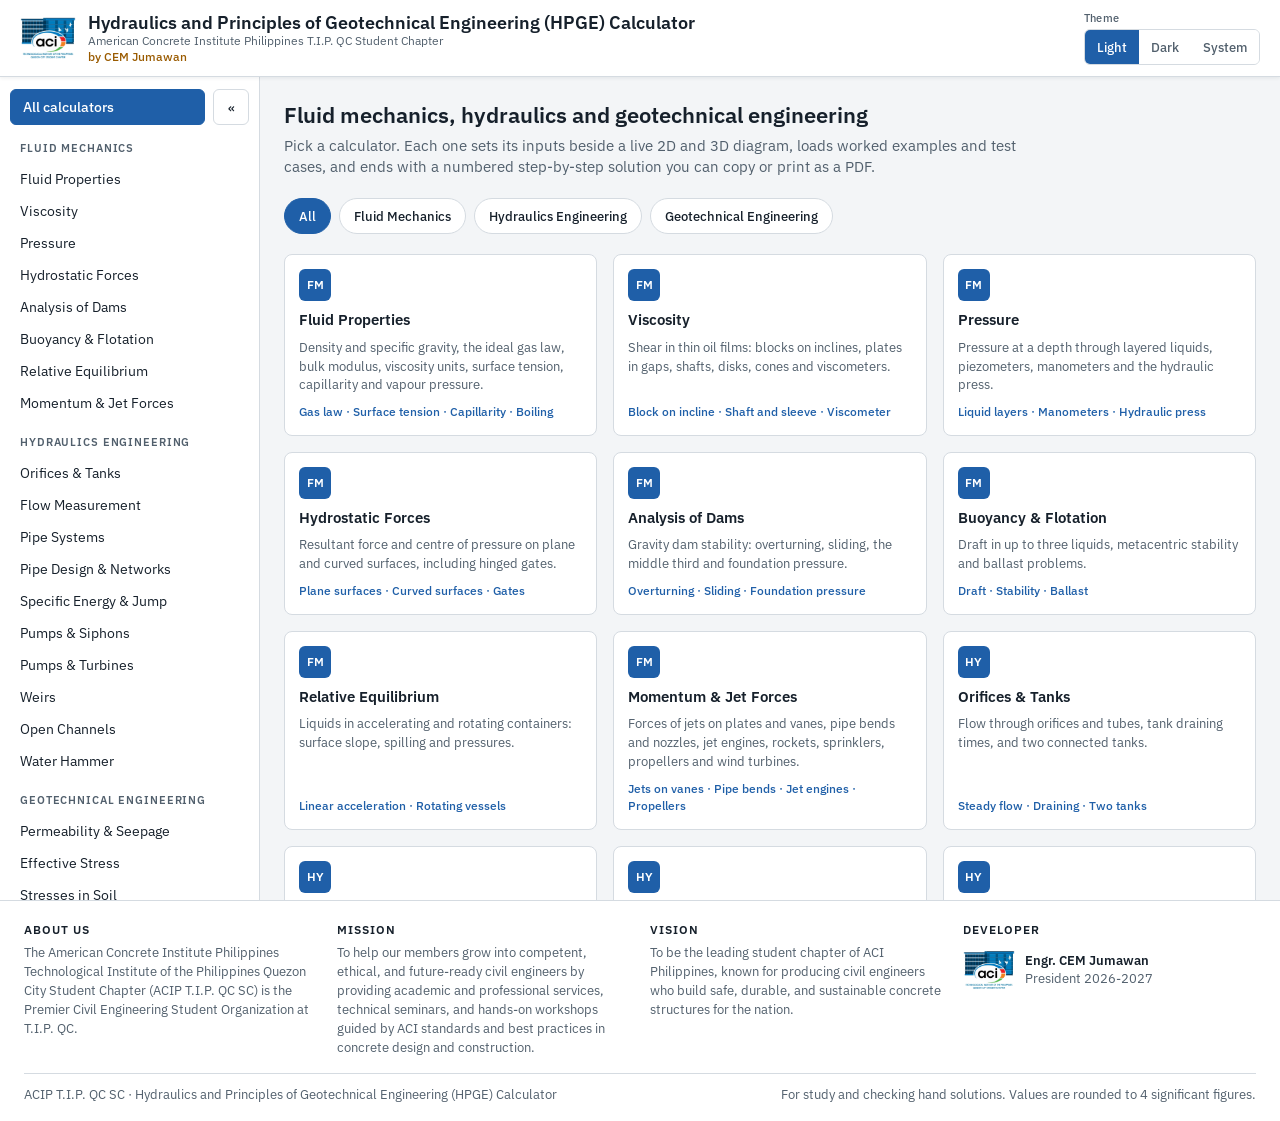
==== commit 6a0a5947: "Add Pumps & Turbines module to Hydraulics Machine constants and specific speed, homologous machines " ====
--- a/index.html
+++ b/index.html
@@ -217,6 +217,7 @@
       ['Pipe Design & Networks', 'Solve a pipe or duct for head loss, discharge or size (Darcy, Moody/Colebrook, Hazen-Williams, Manning, laminar flow), and pipe networks by Hardy Cross.', 'Find Q or D · Ducts · Laminar · Hardy Cross'],
       ['Specific Energy & Jump', 'Critical and alternate depths, choking over steps, hydraulic jumps and sluice gates.', 'Specific energy · Hydraulic jump · Sluice gate'],
       ['Pumps & Siphons', 'The energy equation with pumps and turbines, siphon summit pressure and nozzle jet power.', 'Pump · Turbine · Siphon · Nozzle'],
+      ['Pumps & Turbines', 'Specific speed and machine constants, similar pumps and turbines, Pelton wheels, impeller velocity triangles, pump and system curves, cavitation and propellers.', 'Specific speed · Affinity laws · Pelton wheel · Operating point'],
       ['Weirs', 'Discharge over rectangular, V-notch, Cipolletti and broad-crested weirs, or the head for a given flow.', 'Rectangular · V-notch · Broad-crested · Reservoir lowering'],
       ['Open Channels', 'Manning uniform flow: discharge, normal depth, slope and the most efficient section.', 'Normal depth · Best section · Circular conduits'],
       ['Water Hammer', 'Pressure rise from valve closure, wave celerity and pipe hoop stress, with an animated surge.', 'Rapid closure · Slow closure · Hoop stress']
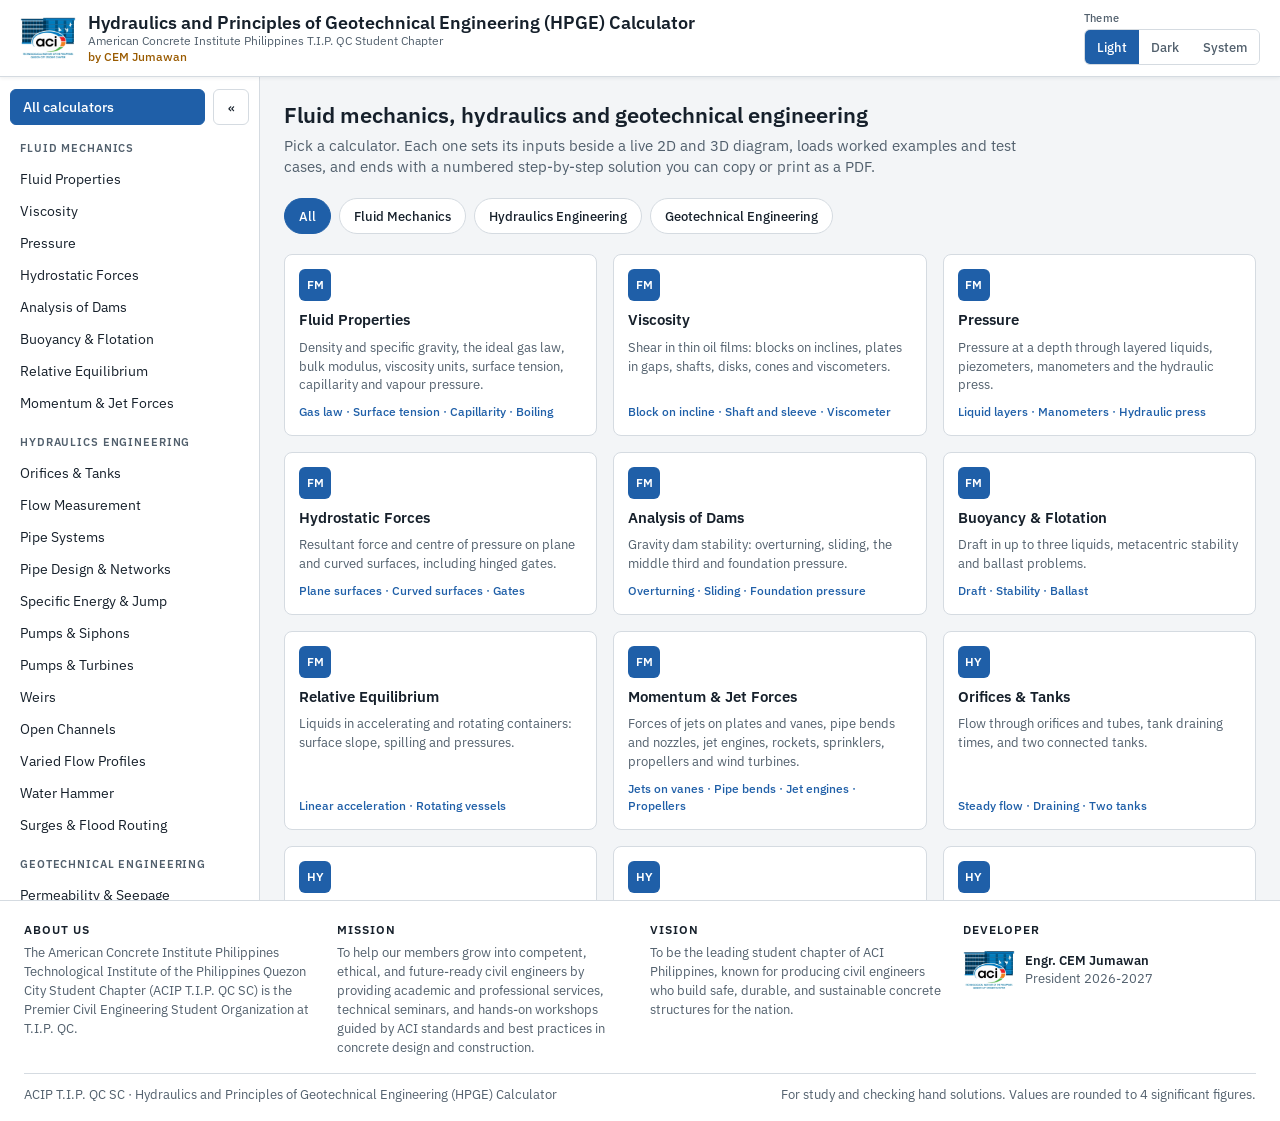
==== commit bb8046f0: "Add Varied Flow Profiles and Surges & Flood Routing to Hydraulics Gradually varied flow by the step " ====
--- a/index.html
+++ b/index.html
@@ -220,7 +220,9 @@
       ['Pumps & Turbines', 'Specific speed and machine constants, similar pumps and turbines, Pelton wheels, impeller velocity triangles, pump and system curves, cavitation and propellers.', 'Specific speed · Affinity laws · Pelton wheel · Operating point'],
       ['Weirs', 'Discharge over rectangular, V-notch, Cipolletti and broad-crested weirs, or the head for a given flow.', 'Rectangular · V-notch · Broad-crested · Reservoir lowering'],
       ['Open Channels', 'Manning uniform flow: discharge, normal depth, slope and the most efficient section.', 'Normal depth · Best section · Circular conduits'],
-      ['Water Hammer', 'Pressure rise from valve closure, wave celerity and pipe hoop stress, with an animated surge.', 'Rapid closure · Slow closure · Hoop stress']
+      ['Varied Flow Profiles', 'Gradually varied flow by the step method: water surface profiles (M1, M2, S2, H3 ...), lengths between depths, Manning n or discharge from two depths, and reservoir outflow into a channel.', 'Step method · Profile type · Find n or Q'],
+      ['Water Hammer', 'Pressure rise from valve closure, wave celerity and pipe hoop stress, with an animated surge.', 'Rapid closure · Slow closure · Hoop stress'],
+      ['Surges & Flood Routing', 'Unsteady flow: time to establish flow, U-tube and tank oscillations, surge tanks after load changes, and reservoir and channel flood routing.', 'Surge tank · Mass oscillation · Modified Puls · Muskingum']
     ] },
     { id: 'geo', name: 'Geotechnical Engineering', ic: 'GE', mods: [
       ['Permeability & Seepage', 'Constant and falling head tests, layered soil and computed flow nets under sheet piles and dams.', 'Lab tests · Layered soil · Flow nets'],
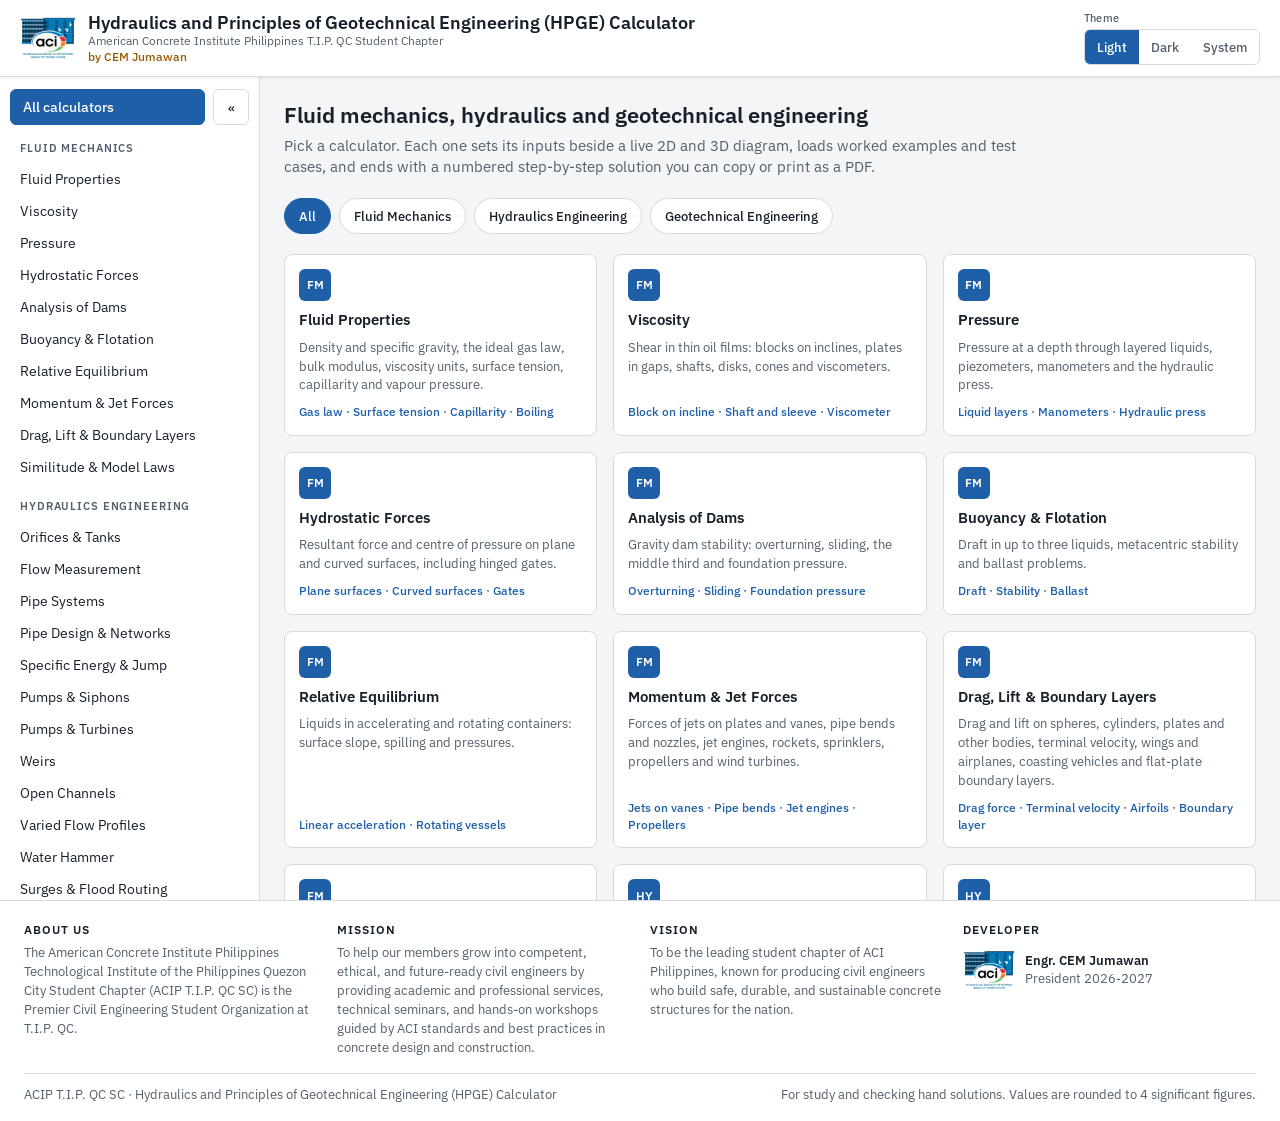
==== commit 314f8e54: "Add Drag, Lift & Boundary Layers and Similitude & Model Laws to Fluid Mechanics Drag and lift on bod" ====
--- a/index.html
+++ b/index.html
@@ -208,7 +208,9 @@
       ['Analysis of Dams', 'Gravity dam stability: overturning, sliding, the middle third and foundation pressure.', 'Overturning · Sliding · Foundation pressure'],
       ['Buoyancy & Flotation', 'Draft in up to three liquids, metacentric stability and ballast problems.', 'Draft · Stability · Ballast'],
       ['Relative Equilibrium', 'Liquids in accelerating and rotating containers: surface slope, spilling and pressures.', 'Linear acceleration · Rotating vessels'],
-      ['Momentum & Jet Forces', 'Forces of jets on plates and vanes, pipe bends and nozzles, jet engines, rockets, sprinklers, propellers and wind turbines.', 'Jets on vanes · Pipe bends · Jet engines · Propellers']
+      ['Momentum & Jet Forces', 'Forces of jets on plates and vanes, pipe bends and nozzles, jet engines, rockets, sprinklers, propellers and wind turbines.', 'Jets on vanes · Pipe bends · Jet engines · Propellers'],
+      ['Drag, Lift & Boundary Layers', 'Drag and lift on spheres, cylinders, plates and other bodies, terminal velocity, wings and airplanes, coasting vehicles and flat-plate boundary layers.', 'Drag force · Terminal velocity · Airfoils · Boundary layer'],
+      ['Similitude & Model Laws', 'Froude, Reynolds, Weber and Mach model laws: model speeds, scale ratios and prototype forces, discharges, power and times.', 'Froude law · Reynolds law · Scale ratios']
     ] },
     { id: 'hyd', name: 'Hydraulics Engineering', ic: 'HY', mods: [
       ['Orifices & Tanks', 'Flow through orifices and tubes, tank draining times, and two connected tanks.', 'Steady flow · Draining · Two tanks'],
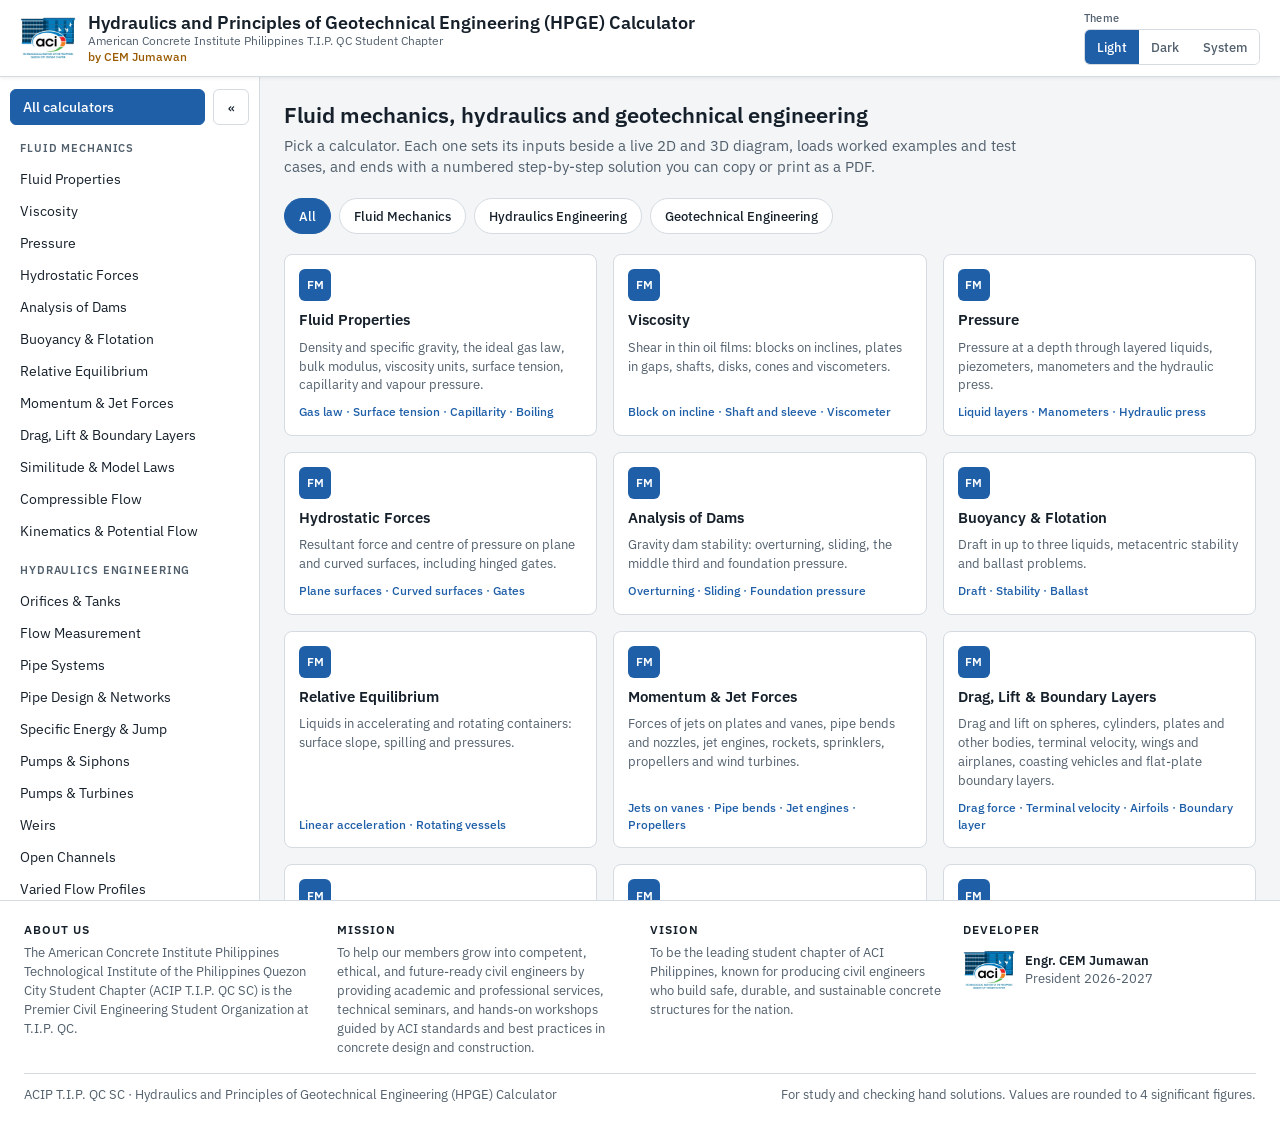
==== commit 667a83c9: "Add Compressible Flow and Kinematics & Potential Flow to Fluid Mechanics Compressible Flow (fm/physC" ====
--- a/index.html
+++ b/index.html
@@ -210,7 +210,9 @@
       ['Relative Equilibrium', 'Liquids in accelerating and rotating containers: surface slope, spilling and pressures.', 'Linear acceleration · Rotating vessels'],
       ['Momentum & Jet Forces', 'Forces of jets on plates and vanes, pipe bends and nozzles, jet engines, rockets, sprinklers, propellers and wind turbines.', 'Jets on vanes · Pipe bends · Jet engines · Propellers'],
       ['Drag, Lift & Boundary Layers', 'Drag and lift on spheres, cylinders, plates and other bodies, terminal velocity, wings and airplanes, coasting vehicles and flat-plate boundary layers.', 'Drag force · Terminal velocity · Airfoils · Boundary layer'],
-      ['Similitude & Model Laws', 'Froude, Reynolds, Weber and Mach model laws: model speeds, scale ratios and prototype forces, discharges, power and times.', 'Froude law · Reynolds law · Scale ratios']
+      ['Similitude & Model Laws', 'Froude, Reynolds, Weber and Mach model laws: model speeds, scale ratios and prototype forces, discharges, power and times.', 'Froude law · Reynolds law · Scale ratios'],
+      ['Compressible Flow', 'Gas processes, speed of sound and Mach number, isentropic flow, nozzles and choking, shocks and expansion waves, Fanno, Rayleigh and isothermal pipe flow, Pitot tubes.', 'Mach number · Nozzles · Shocks · Fanno · Rayleigh'],
+      ['Kinematics & Potential Flow', 'Velocity fields, stream functions and potentials: acceleration, rotation, continuity, particle paths, Bernoulli between points, and ideal flows past half-bodies, ovals, cylinders and vortices.', 'Velocity fields · ψ and φ · Superposition · Vortices']
     ] },
     { id: 'hyd', name: 'Hydraulics Engineering', ic: 'HY', mods: [
       ['Orifices & Tanks', 'Flow through orifices and tubes, tank draining times, and two connected tanks.', 'Steady flow · Draining · Two tanks'],
